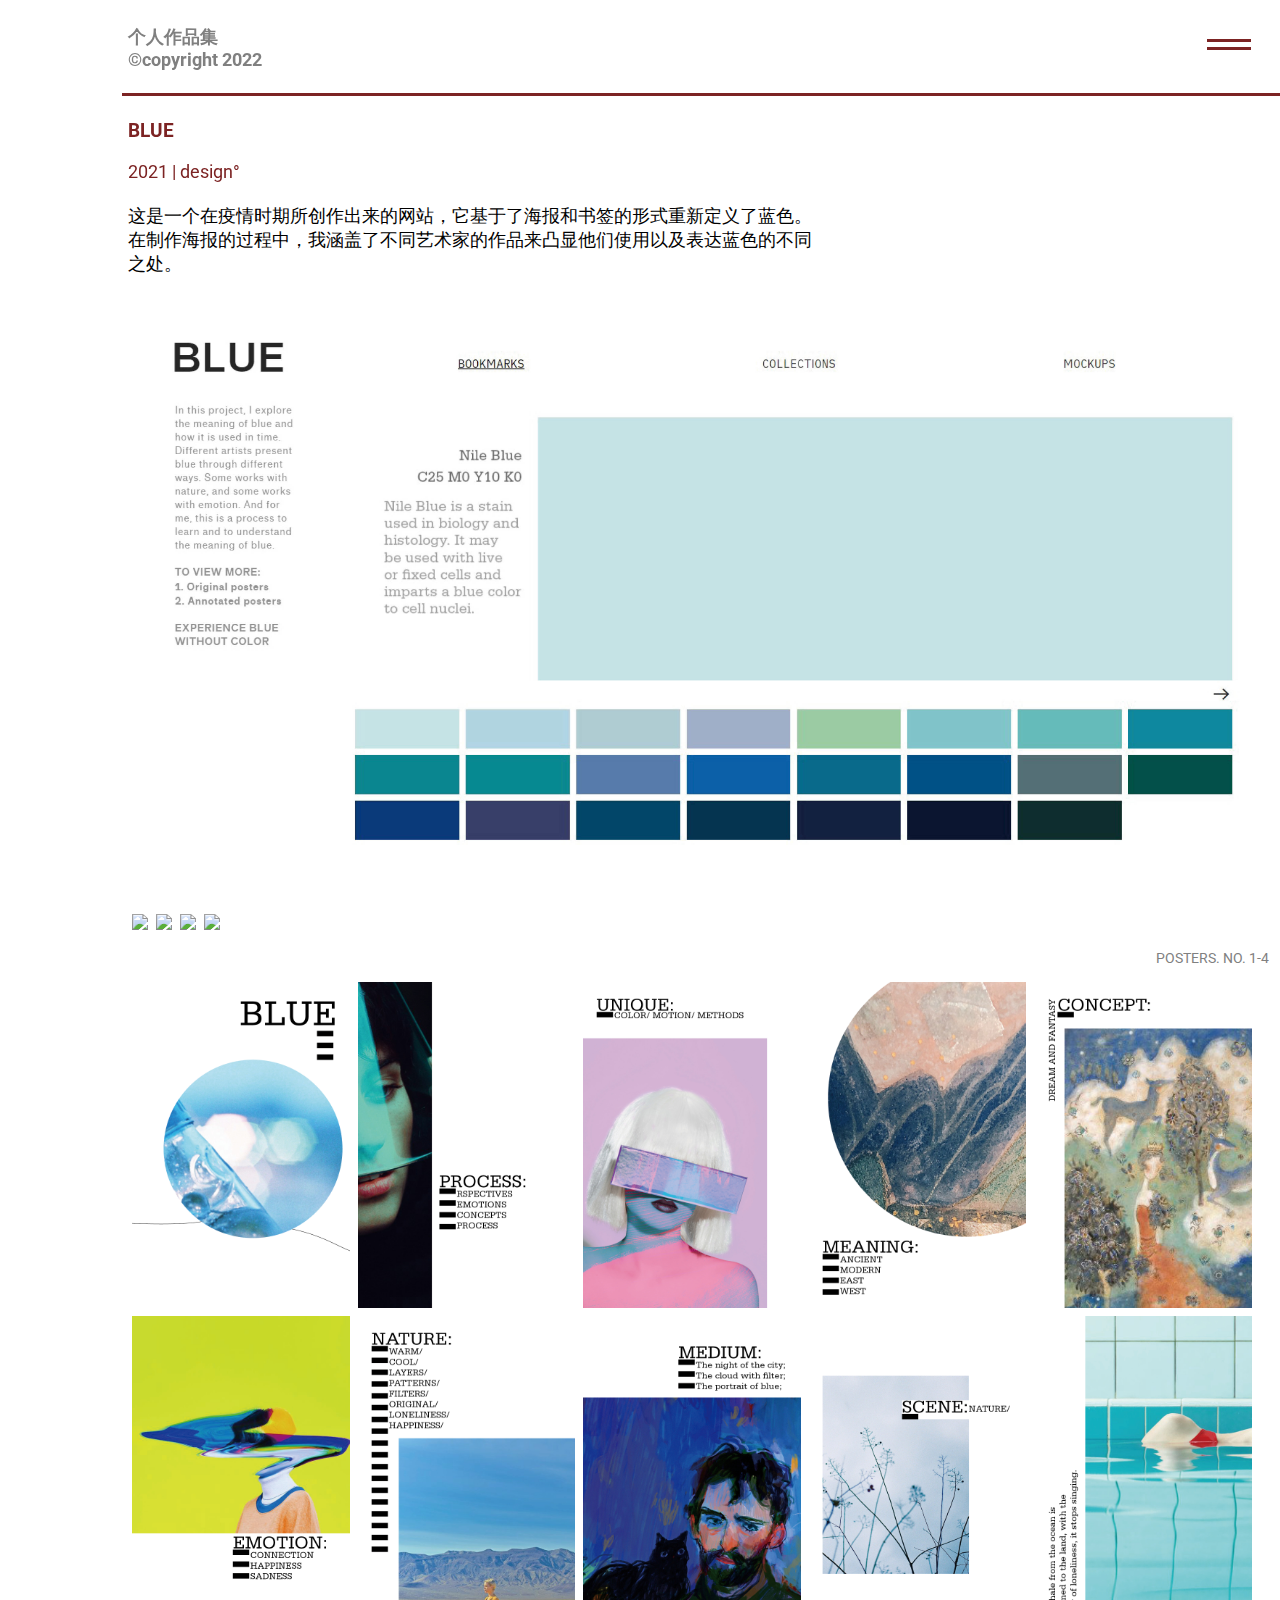
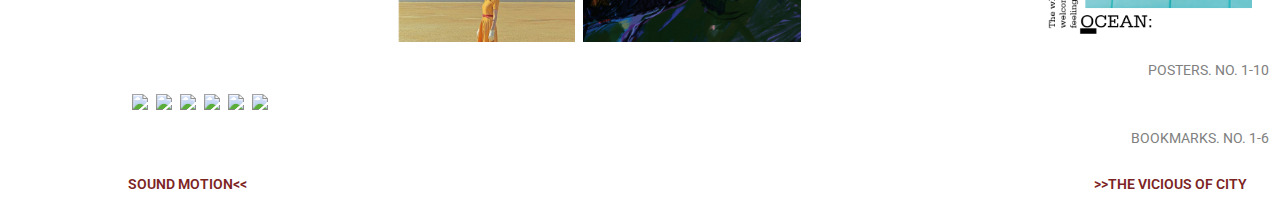
==== blue.html @ 260525ad "code" ====
<!DOCTYPE html>
<html>
    <head>
        <meta charset="utf-8"><!--charset: character encoding capable of encoding all characters on the web  -->
        <meta http-equiv="X-UA-Compatible" content="IE=edge,chrome=1"><!--for browser compatibility: choose rendering engine to view the page in an correct view (for old ver. IE)  -->
        <meta name="viewport" content="width=device-width, initial-scale=1" />
        <title>个人作品集©copyright 2022</title>   
        <link rel="stylesheet" href="blue.css">
        <link href='https://fonts.googleapis.com/css?family=Roboto' rel='stylesheet'>

        
        <style>
            /*滚动条宽度*/
        ::-webkit-scrollbar{width: 0px;
                            height: 5px;}
            /*滚动条按钮样式*/
        ::-webkit-scrollbar-thumb{border-radius: 10px;
                                  background-color: #f1f1f1;}
            /*滚动条背景样式*/
        ::-webkit-scrollbar-track{border-radius: 10px;}


        body{background-color: white;
            font-family: roboto, sans-serif;
            font-style: normal;
            width:80vw;
            margin-left:10vw;
            cursor:default;
            overflow-x: hidden;}

            
            a:link{color: gray;
                text-decoration:none;
                cursor: crosshair;}
            a:visited{color: gray;
                text-decoration:none;
                cursor: crosshair;}
            a:hover{color: black;
                text-decoration:none;
                cursor: crosshair;}

            a._left1:link{color: rgb(124, 35, 35);}
            a._left1:visited{color:rgb(124, 35, 35);}
            a._left1:hover{color:black;}

            a._right1:link{color: rgb(124, 35, 35);}
            a._right1:visited{color:rgb(124, 35, 35);}
            a._right1:hover{color:black;}

            h1{text-align: left;
                margin: 0 auto;
                margin-top:-100px;
                background-color:white;
                color:gray;
                z-index:400;
                position:fixed;
                max-width:175px;
                padding-top: 0.5vh;
                font-size: 18px;}

            .wb1{position:fixed;
                    width:105vw;
                    margin: 0 auto;
                    margin-left: -10vw;
                    height: 93px;
                    z-index:300;
                    margin-top:-120px;
                    background-color:white;}

            .wb2{position:fixed;
                    margin-top: -24px;
                    display:none;
                    width:105vw;
                    height: 90vh;
                    margin: 0 auto;
                    margin-left: -10vw;
                    z-index:75;
                    margin-top:-50px;
                    background-color:white;}

                .bar1{margin-top:-27px;
                    width: 90vw;
                    height:3px;
                    margin-left: -0.5vw;
                    background-color:rgb(124, 35, 35);
                    z-index:1000;
                    position:fixed;}


            .button{position: fixed;
                cursor: crosshair;
                height: 50px;
                width: 50px;
                display: inline-block;
                right: 8px;
                top: -102px;
                z-index: 500;}

            .line1{background-color: rgb(124, 35, 35);
            width: 24px;
            height: 3px;
            margin-top: 21px;
            margin-left: 5px;
            position: fixed;
            z-index: 500;
            transform: rotate(0deg);}
            
            .line2{background-color: rgb(124, 35, 35);
            width: 24px;
            height: 3px;
            margin-top: 29px;
            margin-left: 5px;
            position: fixed;
            z-index: 500;
            transform: rotate(0deg);}

                
            .menu{width:20%;
                position:fixed;
                margin-top: -119px;
                height:104px;
                margin-left: -85px;
                font-size:18px;
                display:none;
                z-index:100;
                background-color:transparent;}

                


            .contactinfo{display:none;
                position:fixed;
                margin-top: 82px;
                margin-left: -85px;
                font-size:18px;
                padding-right:20px;
                z-index:200;}


            span{font-weight:600;
                color:rgb(124, 35, 35);}

            
            .info2{
                cursor: crosshair;
                height: 458px;}

            .info3{
                cursor: crosshair;
                height: 458px;
                margin-top: 53px;
                width: 30vw;
                min-width: 300px;}

            .image{margin-left:0vw;
                     min-width:300px;
                     width:100vw;
                     z-index:25;
                     }

            

            div{margin-top:120px;
                margin-left:87px;
            padding-right:20px;}

                
                .about{margin-top: -57px;
                    font-weight:600;
                    z-index: 800;
                    cursor: crosshair;}
                .contact{margin-top: 27px;
                    font-weight:600;
                    z-index: 800;
                    cursor: crosshair;}
                .works{margin-top: 27px;
                    font-weight:600;
                    z-index:100;
                    cursor: crosshair;}
                .toggle{display:none;
                    cursor: crosshair;
                    height: 500px;
                    z-index:750;
                    margin-top:24px;
                    margin-left: 2px;}
                .scroll{z-index: 750;
                    margin-top: 100px;
                    position:fixed;}




                .collectivecare{margin-top:0px;
                    margin-left:0px;
                    width:195px;
                    font-size:18px;
                    z-index:1000;
                    cursor: crosshair;}
                .interview,.GérardUféras,.knoll,.the24solarterms,.newphotography,.generateposters,.soundmotion,.blue,.theviciousofcity,.thewoodwhisperper,.drawings,.process{margin-top:10px;
                    margin-left:0px;
                    width:195px;
                    font-size:18px;
                    z-index:500;
                    cursor: crosshair;}

                p{font-size:18px;}

                .aboutinfo2{display:none;
                    position: fixed;
                    z-index: 1000;
                    width: 50vw;
                    margin-left: -86px;
                    margin-top:-24px}
                .contact2{margin-left: 85px;
                    margin-top: 0px;
                    display:none;
                    cursor: crosshair;}
                .works1{margin-left: 85px;
                    margin-top: 0px;
                    display:none;
                    cursor: crosshair;}
                .works2{margin-left: 2px;
                    margin-top: 224px;
                    display:none;
                    cursor: crosshair;
                    position: fixed;
                    z-index: 2000;}
                .contact1{background-color: white;
                    margin-top: -8px;}
               
                .color{color: rgb(124, 35, 35);
                position:fixed;
                margin-top:0px;}
                .color1{color: rgb(124, 35, 35);
                position:fixed;
                margin-top:41px;}
                .collectivecareintro{margin-left:0px;}
                p.intro_int{
                    width: 54vw;
                    min-width: 300px;}


        @media only screen and (max-width: 414px){
                p{font-size:24px;}
                h3{font-size:24px;}
                h1{max-width: 224px;
                    font-size: 24px;
                    margin-top: -107px;}
                .collectivecare,.interview,.GérardUféras,.knoll,.the24solarterms,.newphotography,.generateposters,.soundmotion,.blue,.theviciousofcity,.thewoodwhisperper,.drawings,.process{margin-top:10px;
                    font-size:24px;
                    line-height: 24px;
                    min-width: 300px;}
                .menu{font-size:24px;}
                .about{font-size:24px;}
                .about1{font-size:24px;}
                .contact{font-size:24px;}
                .contact1{line-height: 18px;}
                .contact2{font-size:24px;}
                .works{font-size:24px;}
                .works1{font-size:24px;}
                .works2{font-size:24px;
                margin-top:254px;}
                .button{top:-99px;}
                .line1{width: 32px;
                    height: 4px;}
                .line2{width: 32px;
                    height: 4px;
                    margin-top: 30px;}
                .contactinfo{margin-top: 105px;
                    line-height: 18px;
                    min-width: 460px;}
                .toggle{margin-top:46px;}
                .info3{height: 524px;
                    width: 316px;}
                .wb2{height:95vh;}

                
                .right1{width:90px;
                    margin-right: 20px;}
                .left1{width:110px;
                    margin-left: 115px;
                    margin-right: -5vw;}
                .color{width:300px;}
                p.intro_int{margin-top:-5px;}
                br.br1{display:none;}
                .image02,.image03{width:355px;}
                .image01{width:175px;}
                .image04{width:175px;margin-top:10px;}
                .image1 {width: 90vw;}
                }

                @media only screen and (max-height: 736px){
                    .info3{height: 458px;
                        width: 316px;}
                }


           
        </style> 

        <script src="https://code.jquery.com/jquery-3.6.0.js"></script>
        <script language="javascript">
            $(document).ready(function(){
                
                
                $( ".about" ).hover(function() {
                    $(".about").css('color','gray');
                    $(".contact").css('color','black');
                    $(".works").css('color','black');
                }, function(){
                    $(".about").css('color','black');
                    $(".contact").css('color','black');
                    $(".works").css('color','black');
                });

                $( ".about" ).click(function() {
                        $(".aboutinfo2").css("display","inline-block");  
                        $(".contact2").css("display","inline-block"); 
                        $(".works1").css("display","inline-block"); 
                        $(".contact").css("display","none");  
                        $(".works").css("display","none"); 
                        $(".about").css('color','black');
                        $(".works2").css("display","none"); 
                        $(".toggle").css("display","none");   
                        $(".contactinfo").css('display','none');
                    
                });



                $( ".contact" ).hover(function() {
                    $(".about").css('color','black');
                    $(".contact").css('color','gray');
                    $(".works").css('color','black');
                }, function(){
                    $(".about").css('color','black');
                    $(".contact").css('color','black');
                    $(".works").css('color','black');

                });
                $( ".contact" ).click(function() {
                    $(".works").css("display","none"); 
                    $(".works1").css("display","none"); 
                    $(".about").css('color','black');
                    $(".contact").css('color','black');
                    $(".contactinfo").css('display','inline-block');
                    $(".works2").css('display','inline-block');
                    $(".toggle").css("display","none");   
                    $(".scroll").css("display","none");  
                    
                    
                    
                });

                $( ".works1" ).hover(function() {
                    $(".about").css('color','black');
                    $(".contact").css('color','black');
                    $(".contact2").css('color','black');
                    $(".works1").css('color','gray');
                }, function(){
                    $(".about").css('color','black');
                    $(".contact").css('color','black');
                    $(".contact2").css('color','black');
                    $(".works1").css('color','black');
                });

                $( ".works1" ).click(function() {
                        $(".aboutinfo2").css("display","none");  
                        $(".contactinfo").css('display','none');
                        $(".contact2").css("display","none"); 
                        $(".works1").css("display","none"); 
                        $(".contact").css("display","inline-block");  
                        $(".works").css("display","inline-block"); 
                        $(".toggle").css("display","inline-block");
                        $(".scroll").css("display","inline-block");    
                    
                });

                $( ".works2" ).hover(function() {
                    $(".about").css('color','black');
                    $(".contact").css('color','black');
                    $(".works2").css('color','gray');
                }, function(){
                    $(".about").css('color','black');
                    $(".contact").css('color','black');
                    $(".works2").css('color','black');
                });

                $( ".works2" ).click(function() {
                        $(".aboutinfo2").css("display","none");  
                        $(".contactinfo").css('display','none');
                        $(".contact2").css("display","none"); 
                        $(".works2").css("display","none"); 
                        $(".contact").css("display","inline-block");  
                        $(".works").css("display","inline-block"); 
                        $(".toggle").css("display","inline-block");   
                        $(".scroll").css("display","inline-block");   
                    
                });

                $( ".contact2" ).hover(function() {
                    $(".about").css('color','black');
                    $(".contact2").css('color','gray');
                    $(".works1").css('color','black');
                    $(".works2").css('color','black');
                }, function(){
                    $(".about").css('color','black');
                    $(".contact2").css('color','black');
                    $(".works1").css('color','black');
                    $(".works2").css('color','black');
                });

                $( ".contact2" ).click(function() {
                        $(".aboutinfo2").css("display","none");  
                        $(".contact2").css("display","none"); 
                        $(".works1").css("display","none"); 
                        $(".contact").css("display","inline-block");  
                        $(".works2").css("display","inline-block"); 
                        $(".toggle").css("display","none");  
                        $(".contactinfo").css("display","inline-block");  
                         
                    
                });




                $( ".works" ).hover(function() {
                    $(".about").css('color','black');
                    $(".contact").css('color','black');
                    $(".works").css('color','gray');
                }, function(){
                    $(".about").css('color','black');
                    $(".contact").css('color','black');
                    $(".works").css('color','black');
                });

                $( ".works" ).click(function() {
                        $(".toggle").css("display","inline-block");  
                        $(".about").css('color','black');
                        $(".contact").css('color','black');
                        $(".works").css('color','black'); 
                    
                });



                $( ".button" ).hover(function() {
                    $(".line1").css("background-color","gray");
                    $(".line2").css("background-color","gray");
                }, function(){
                    $(".line1").css("background-color","rgb(124, 35, 35)");
                    $(".line2").css("background-color","rgb(124, 35, 35)");
                });
var count=0;
                $( ".button" ).click(function() {
                    count=count+1;
                    if (count%2 == 1){
                    $(".line1").css("transform","rotate(30deg)");
                    $(".line2").css("transform","rotate(-30deg)");
                    $(".line1").css("margin-top","25px");
                    $(".line2").css("margin-top","25px");
                    $(".line1").css("background-color","rgb(124, 35, 35)");
                    $(".line2").css("background-color","rgb(124, 35, 35)");
                    $(".menu").css("display","inline-block");
                    $(".about").css("display","inline-block");
                    $(".contact").css("display","inline-block");
                    $(".works").css("display","inline-block");
                    $(".about").css('color','black');
                    $(".contact").css('color','black');
                    $(".works1").css('color','black');
                    $(".wb2").css("display","inline-block");
                    
                }
                else{
                    $(".line1").css("transform","rotate(0deg)");
                    $(".line2").css("transform","rotate(0deg)");
                    $(".line1").css("margin-top","21px");
                    $(".line2").css("margin-top","29px");
                    $(".line1").css("background-color","rgb(124, 35, 35)");
                    $(".line2").css("background-color","rgb(124, 35, 35)");
                    $(".menu").css("display","none");
                    $(".wb2").css("display","none");
                    $(".toggle").css("display","none");
                    $(".aboutinfo2").css("display","none");  
                    $(".contact2").css("display","none"); 
                    $(".works1").css("display","none"); 
                    $(".works2").css("display","none"); 
                    $(".contactinfo").css("display","none"); 
                }    
                });


            });





        </script>

    </head>

    <body>
        <h1><a href="index.html" class="home">个人作品集©copyright 2022</a></h1>
        <div class="button">
            <div class="line1"></div>
            <div class="line2"></div>
        </div>

        <div class="bar1"></div>
    <section class="wb1"></section>
    <section class="wb2"></section>
    

    <section class="menu">
        <div></div>
        <div class="about">ABOUT</div>
        <div class="contact">CONTACT</div>
        <div class="works">WORKS</div>
    </section>


    <section class="scroll">
        <div class="toggle" style="overflow: scroll">
            <div class="collectivecare"><a href="collectivecare.html">COLLECTIVE CARE</a></div>
            <div class="interview"><a href="interview.html">THE OBSERVATION OF FORM & PATTERN</a></div>
            <div class="GérardUféras"><a href="GérardUféras.html">GERARD UFERAS</a></div>
            <div class="knoll"><a href="knoll.html">KNOLL</a></div>
            <div class="the24solarterms"><a href="the24solarterms.html">THE 24 SOLAR TERMS</a></div>
            <div class="newphotography"><a href="newphotography.html">NEW PHOTOGRAPHY</a></div>
            <div class="generateposters"><a href="generateposters.html">GENERATE POSTERS</a></div>
            <div class="soundmotion"><a href="soundmotion.html">SOUND MOTION</a></div>
            <div class="blue"><a href="blue.html">BLUE</a></div>
            <div class="theviciousofcity"><a href="theviciousofcity.html">THE VICIOUS OF CITY</a></div>
            <div class="thewoodwhisperper"><a href="thewoodwhisperper.html">THE WOODWHISPERER</a></div>
            <div class="drawings"><a href="threedesigners.html">THREE DESIGNERS</a></div>
            <div class="process"><a href="process.html">PROCESS</a></div>
            <div></div>
        </div>
    </section>
    
    

    

    <section class="aboutinfo2">
        <div class="info3" style="overflow: scroll">
            <h3>技能特长</h3>
            <p><span>设计</span> | Print and digital design; 
            <br> &emsp;&emsp;&ensp; Adobe InDesign, 
            <br> &emsp;&emsp;&ensp; Illustrator, Photoshop;
            <br> &emsp;&emsp;&ensp; After Effect, Premiere; 
            <br> &emsp;&emsp;&ensp; Figma, Adobe XD;
            <br> &emsp;&emsp;&ensp; Cinema 4 D;
            <br> &emsp;&emsp;&ensp; HTML/CSS/Javascript
            <p><span>语言</span> | English, Mandarin</p>

            <h3>教育背景</h3>
            <p><span>罗德岛艺术设计学院 (RISD) </span>
            <br> Providence, RI | Sept. 2018–
            <br> 本科, 平面设计</p>
            <p><span>布朗大学 </span>
            <br> Providence, RI | Sept. 2019–May. 2020 
            <br> 人机交互/用户体验, 经济</p>

            <h3> 参与展出 </h3>
            <p><span> IB 艺术展 | 小组展示 </span> | Mar. 2018 
            <br> 人大附中国际部一层展厅</p>
            <p><span> Coming To(o)|小组展示 </span> | Dec. 2018 
            <br> RISD Red Eye Gallery</p>


            <h3> 课程 </h3>
            <p><span> Design Studio I </span> | Step. 2018–Dec. 2018 
            <br>这是我最初接触平面设计的课程，通过尝试不同的设计程序和设计风格，
                我意识到设计本身并不局限于表现手法或者用户需求，更多的是对自我的探寻以及风格背后的含义。
            </p>

            <p><span> Typography III </span> | Step. 2020–Dec. 2020 
            <br>我学会了设计字体并将字体本身当作设计元素来使用，以及使用
                Figma以及AbobeXD来转换自己的设计至多媒体形态，比如网站元素和GIF动效。
            </p>
            

            <p><span> Web Design </span> | Step. 2021–Dec. 2021
            <br>在这门课程中，我学会了基本的编程代码以及如何将自己的设计转化为网站。
                网站和其他设计最大的不同在于它对互动的需求，以及使用方式的定义。
                而通过这节课我对设计本身有了更好地理解，那便是为谁服务，以及通过什么样的形态。
                </p>

            </div>

        <h3 class="contact2"> CONTACT </h3>
        <br>
        <h3 class="works1"> WORKS </h3>



        
    </section>





    <section class="contactinfo">
        <div class="contact1">
        <p>邮箱：15901194779@163.com</p> 
        <p>电话：+86 159-0119-4779</p>
        <p>地址：Beijing, China</p>
        </div>  
    </section>

    <h3 class="works2"> WORKS </h3>


    <div class="collectivecareintro">
        <h3 class="color">BLUE </h3>
        <p class="color1">2021 | design°</p>
        <p class="intro_int">
            <br>
            <br>
            <br>
            <br class="br1">
            这是一个在疫情时期所创作出来的网站，它基于了海报和书签的形式重新定义了蓝色。在制作海报的过程中，我涵盖了不同艺术家的作品来凸显他们使用以及表达蓝色的不同之处。</p>
            
            <section class="image1">
            <img src="image/blue02.jpg" class="image03">  
            <img src="image/blue/1_1.jpg" class="image02">  
            <img src="image/blue/2_1.jpg" class="image02"> 
            <img src="image/blue/1_4.jpg" class="image02">  
            <img src="image/blue/2_4.jpg" class="image02"> 
            <p class="content1">POSTERS. NO. 1-4 </p> 
            <img src="image/blue/POSTCARDS1.jpg" class="image04"> 
            <img src="image/blue/POSTCARDS2.jpg" class="image04"> 
            <img src="image/blue/POSTCARDS3.jpg" class="image04"> 
            <img src="image/blue/POSTCARDS4.jpg" class="image04"> 
            <img src="image/blue/POSTCARDS5.jpg" class="image04"> 
            <img src="image/blue/POSTCARDS6.jpg" class="image04"> 
            <img src="image/blue/POSTCARDS7.jpg" class="image04"> 
            <img src="image/blue/POSTCARDS8.jpg" class="image04"> 
            <img src="image/blue/POSTCARDS9.jpg" class="image04"> 
            <img src="image/blue/POSTCARDS10.jpg" class="image04"> 
            <p class="content1">POSTERS. NO. 1-10 </p> 
            <img src="image/blue/A.jpg" class="image01">
            <img src="image/blue/A1.jpg" class="image01">
            <img src="image/blue/A4.jpg" class="image01">
            <img src="image/blue/A5.jpg" class="image01">
            <img src="image/blue/A8.jpg" class="image01">
            <img src="image/blue/A9.jpg" class="image01">
            <p class="content1">BOOKMARKS. NO. 1-6 </p>
            </section>
    
    


        
    <section class="footnote">
    <p class="right1"><a href="soundmotion.html" class="_right1">  SOUND MOTION<< </a></p>
    <p class="left1"><a href="theviciousofcity.html" class="_left1"> >>THE VICIOUS OF CITY </a></p>
    </section>
    </body>
</html>

<!--<a name="link"></a>
    <a href="#"></a>内置超链接
1180width
264height-->
---- blue.css ----
.content2{width:30vw; 
    font-size:14px;
    text-align: right;
    color:gray;}
.image1{width:90vw;padding:2px;}
.image01{width:29vw;padding:2px;}
.image02{width:22vw;padding:2px;}
.image03{width:89vw;padding:2px;}
.image04{width:17vw;
padding:2px;}


.content1{
    font-size:14px;
    padding-right: 1vw;
    text-align: right;
    color:gray;}


        .right1{display: inline-block;
            width: 70vw;
            font-size: 14px;
            text-align: left;
            font-weight:600;
            color: rgb(124, 35, 35);}
        .left1{display: inline-block;
            width: 45vw;
            font-size: 14px;
            text-align: right;
            font-weight:600;
            color: rgb(124, 35, 35);
            margin-right: -9vw;}

.footnote{ display:flex;}
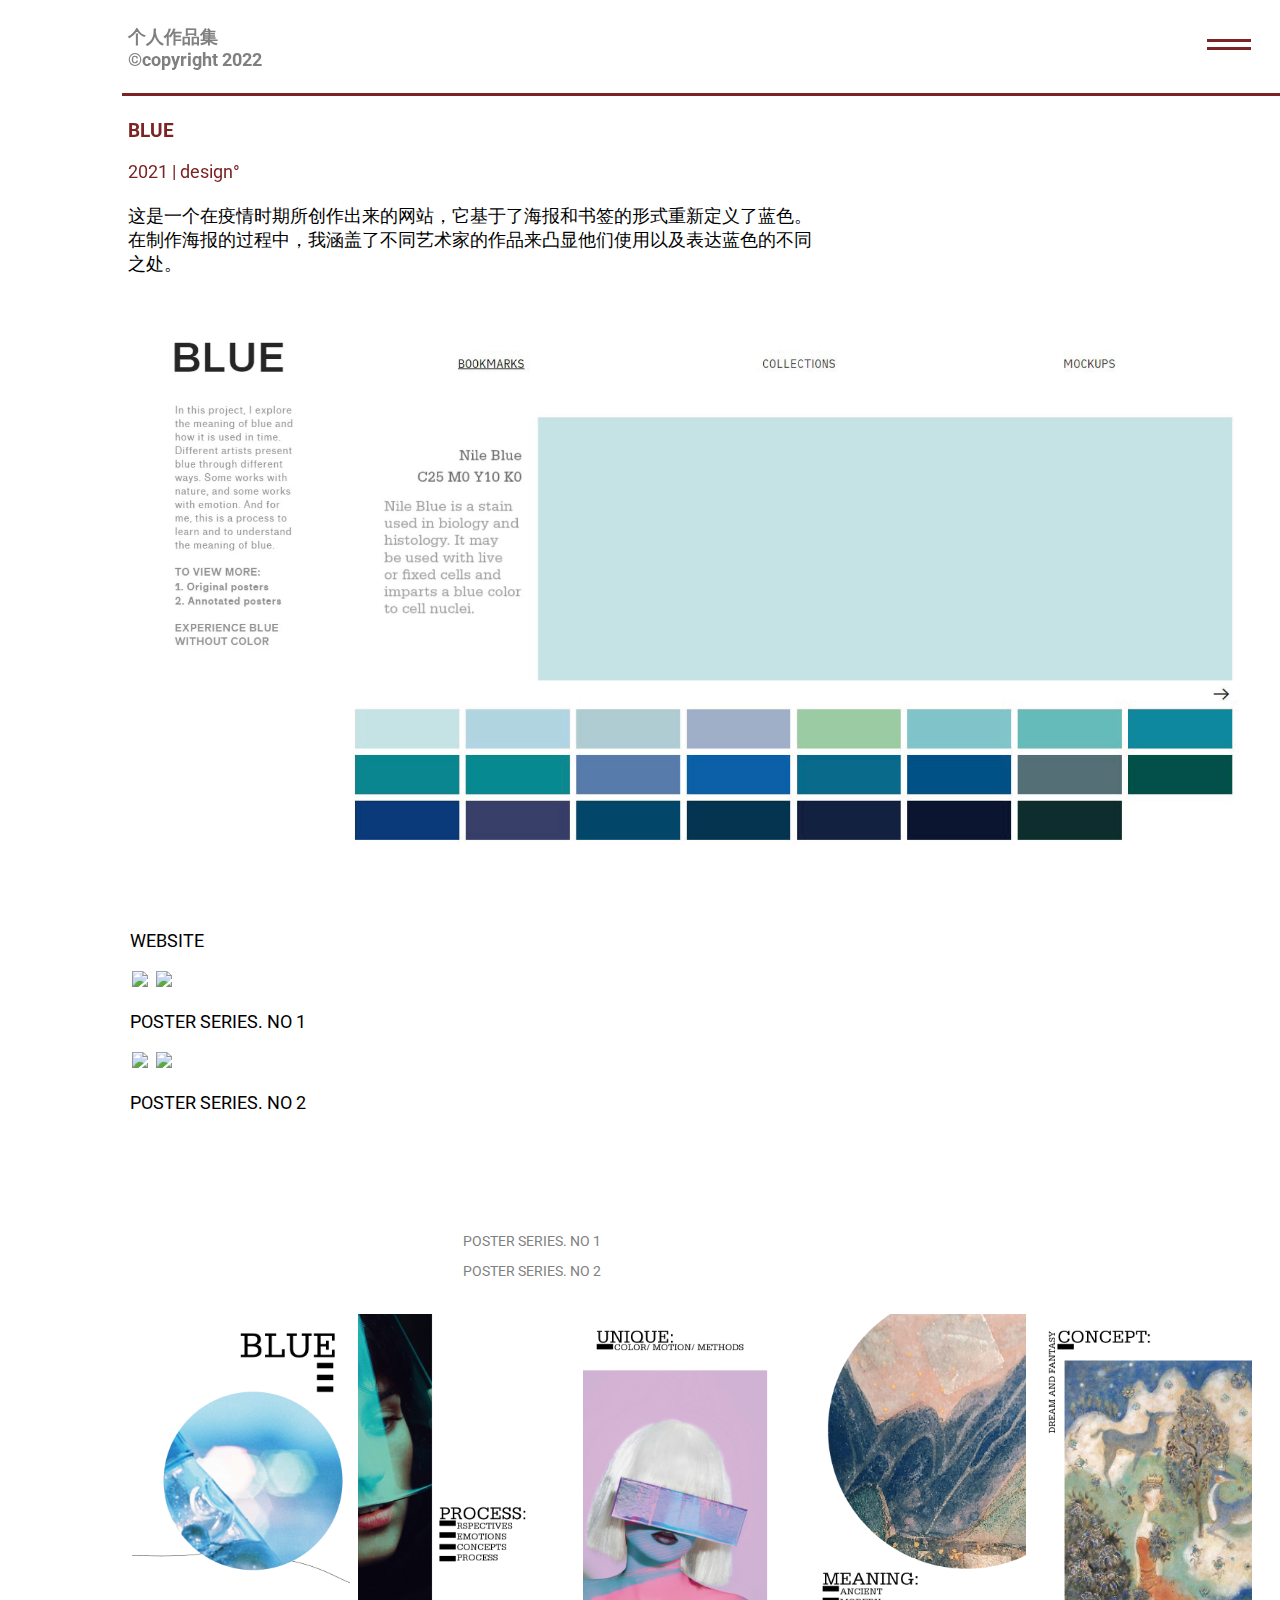
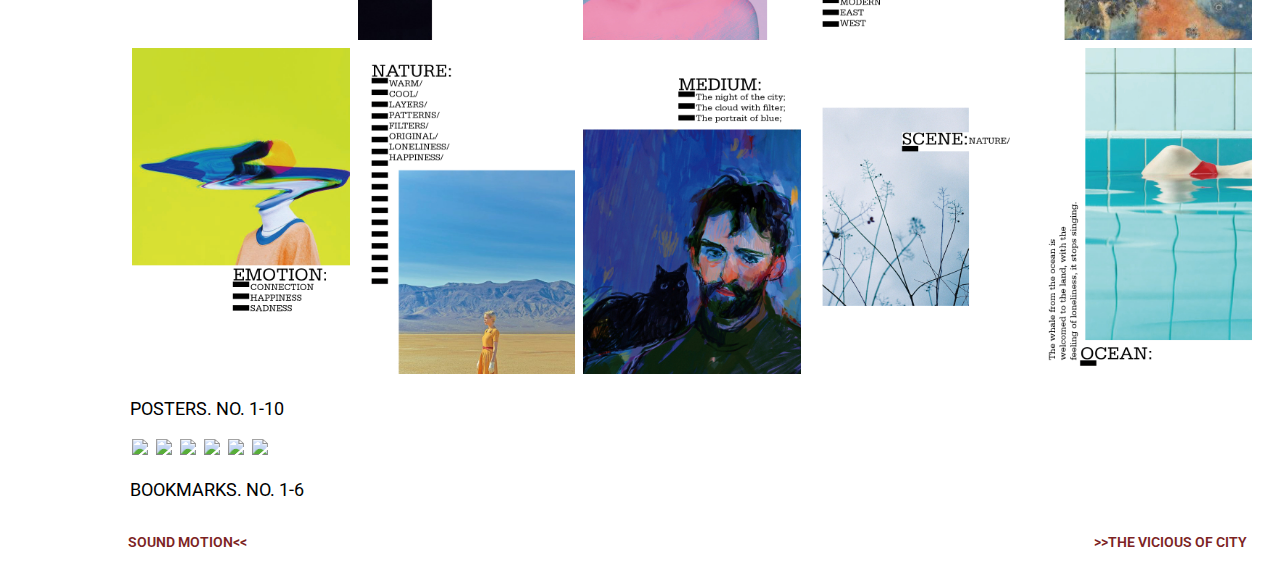
==== commit 05b2ee4d: "time" ====
--- a/blue.html
+++ b/blue.html
@@ -283,10 +283,13 @@
                 .color{width:300px;}
                 p.intro_int{margin-top:-5px;}
                 br.br1{display:none;}
-                .image02,.image03{width:355px;}
-                .image01{width:175px;}
-                .image04{width:175px;margin-top:10px;}
-                .image1 {width: 90vw;}
+                .image02,.image03{width:350px;}
+                .image01{width:165px;}
+                .image04{width:165px;margin-top:10px;}
+
+                .content1{display:none;}
+                .content1_2,.content2_2,.content3_2,.content4_2{display:inline-block;
+                    margin-left: -4vw;}
                 }
 
                 @media only screen and (max-height: 736px){
@@ -558,7 +561,7 @@
 
             <h3>教育背景</h3>
             <p><span>罗德岛艺术设计学院 (RISD) </span>
-            <br> Providence, RI | Sept. 2018–
+            <br> Providence, RI | Sept. 2018–Jun.2022
             <br> 本科, 平面设计</p>
             <p><span>布朗大学 </span>
             <br> Providence, RI | Sept. 2019–May. 2020 
@@ -627,11 +630,19 @@
             
             <section class="image1">
             <img src="image/blue02.jpg" class="image03">  
+            <p class="content3">WEBSITE</p>
             <img src="image/blue/1_1.jpg" class="image02">  
             <img src="image/blue/2_1.jpg" class="image02"> 
-            <img src="image/blue/1_4.jpg" class="image02">  
+            <p class="content2_2">POSTER SERIES. NO 1</p>
+            <img src="image/blue/1_4.jpg" class="image02"> 
             <img src="image/blue/2_4.jpg" class="image02"> 
-            <p class="content1">POSTERS. NO. 1-4 </p> 
+            <p class="content4_2">POSTER SERIES. NO 2</p>
+            <div class="content1">
+                <p class="content2">POSTER SERIES. NO 1</p>
+                <p class="content2">POSTER SERIES. NO 2</p>
+
+            </div>
+            <br class="br1">
             <img src="image/blue/POSTCARDS1.jpg" class="image04"> 
             <img src="image/blue/POSTCARDS2.jpg" class="image04"> 
             <img src="image/blue/POSTCARDS3.jpg" class="image04"> 
@@ -642,14 +653,14 @@
             <img src="image/blue/POSTCARDS8.jpg" class="image04"> 
             <img src="image/blue/POSTCARDS9.jpg" class="image04"> 
             <img src="image/blue/POSTCARDS10.jpg" class="image04"> 
-            <p class="content1">POSTERS. NO. 1-10 </p> 
+            <p class="content5">POSTERS. NO. 1-10 </p> 
             <img src="image/blue/A.jpg" class="image01">
             <img src="image/blue/A1.jpg" class="image01">
             <img src="image/blue/A4.jpg" class="image01">
             <img src="image/blue/A5.jpg" class="image01">
             <img src="image/blue/A8.jpg" class="image01">
             <img src="image/blue/A9.jpg" class="image01">
-            <p class="content1">BOOKMARKS. NO. 1-6 </p>
+            <p class="content5">BOOKMARKS. NO. 1-6 </p>
             </section>
     
     
